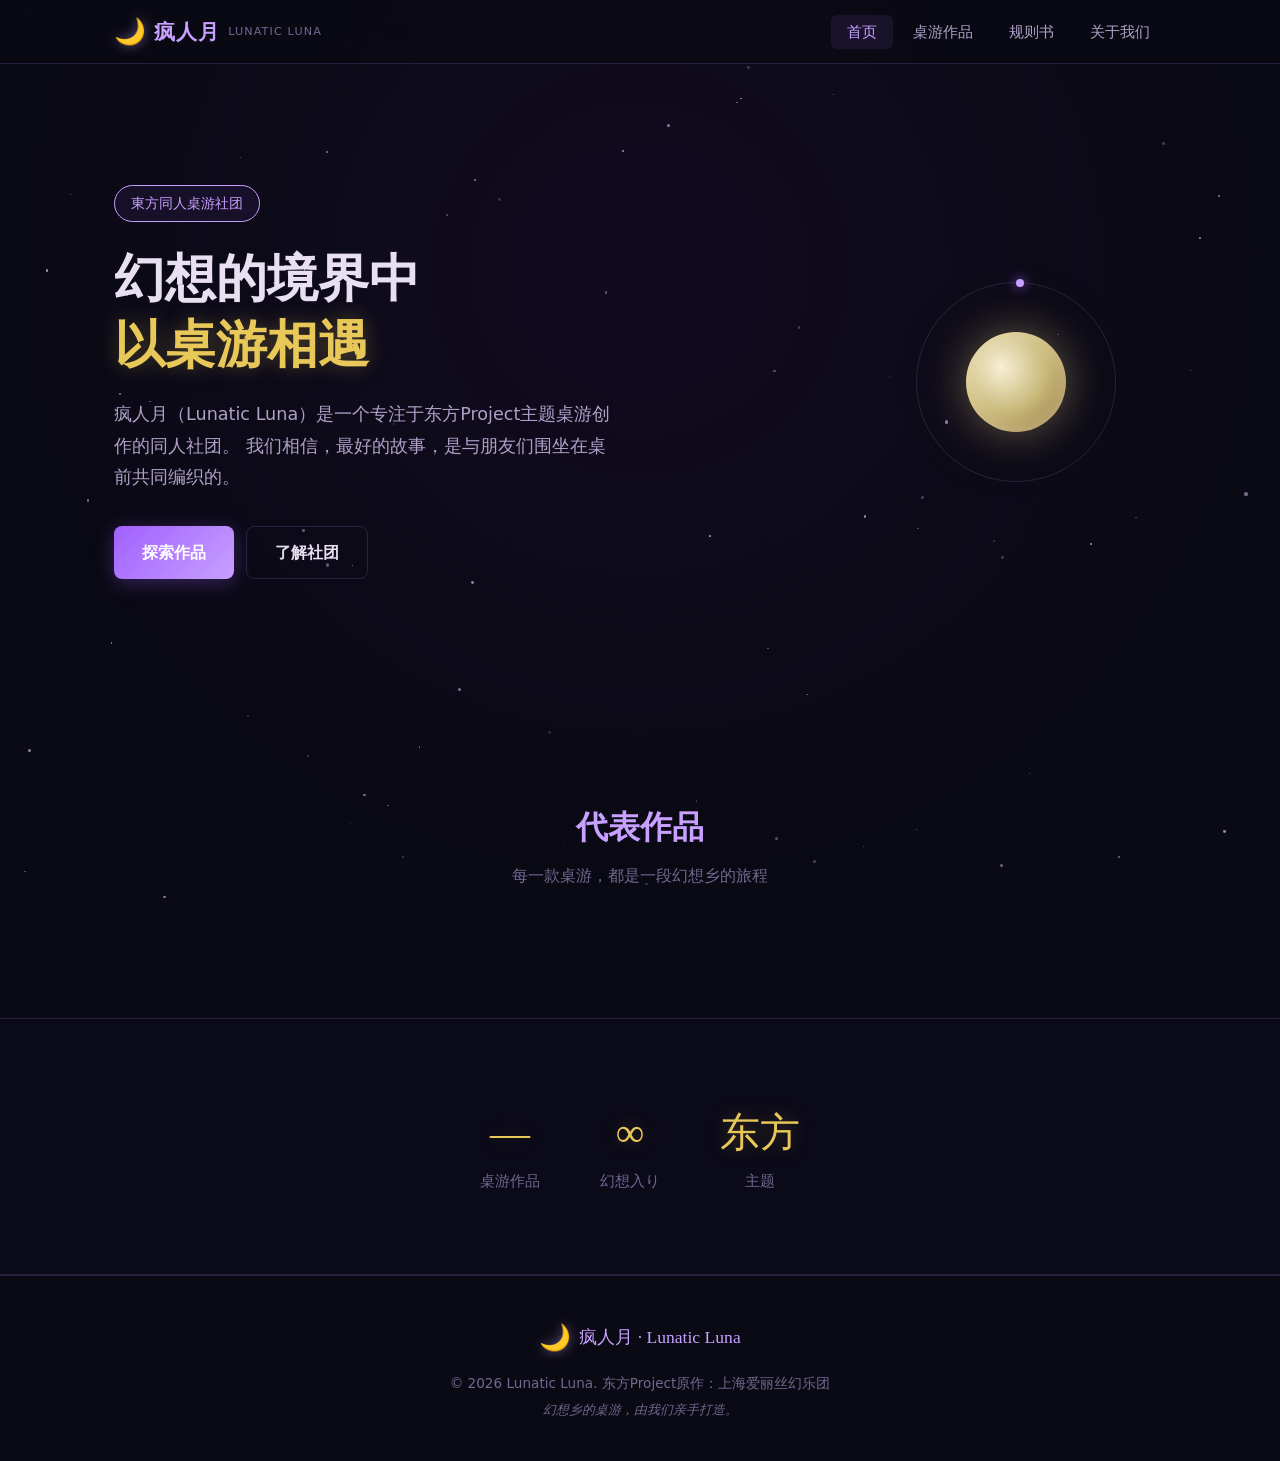
==== index.html @ 458e3dfa "🎉 疯人月社团官网 v0.1 - 初始框架 - 首页：社团介绍 + 响应式设计 - 作品展示页、规则书页、关于页 - 东方幻想风深色主题 - 移动端适配 - 星空粒子背景 + 月球动画" ====
<!DOCTYPE html>
<html lang="zh-CN">
<head>
  <meta charset="UTF-8">
  <meta name="viewport" content="width=device-width, initial-scale=1.0">
  <title>疯人月 · Lunatic Luna</title>
  <meta name="description" content="疯人月同人桌游社团 · 东方Project主题桌游创作">
  <link rel="stylesheet" href="css/style.css">
  <link rel="icon" href="favicon.svg">
</head>
<body>
  <!-- 星夜背景 -->
  <div class="starfield" id="starfield"></div>

  <!-- 导航栏 -->
  <nav class="navbar" id="navbar">
    <div class="nav-inner">
      <a href="/" class="logo">
        <span class="logo-icon">🌙</span>
        <span class="logo-text">疯人月</span>
        <span class="logo-sub">Lunatic Luna</span>
      </a>
      <button class="nav-toggle" id="navToggle" aria-label="菜单">
        <span></span><span></span><span></span>
      </button>
      <ul class="nav-links" id="navLinks">
        <li><a href="/" class="active">首页</a></li>
        <li><a href="games.html">桌游作品</a></li>
        <li><a href="rules.html">规则书</a></li>
        <li><a href="about.html">关于我们</a></li>
      </ul>
    </div>
  </nav>

  <!-- Hero 主视觉 -->
  <section class="hero">
    <div class="hero-content">
      <div class="hero-badge">東方同人桌游社团</div>
      <h1 class="hero-title">
        <span class="title-line">幻想的境界中</span>
        <span class="title-line accent">以桌游相遇</span>
      </h1>
      <p class="hero-desc">
        疯人月（Lunatic Luna）是一个专注于东方Project主题桌游创作的同人社团。
        我们相信，最好的故事，是与朋友们围坐在桌前共同编织的。
      </p>
      <div class="hero-actions">
        <a href="games.html" class="btn btn-primary">探索作品</a>
        <a href="about.html" class="btn btn-ghost">了解社团</a>
      </div>
    </div>
    <div class="hero-visual">
      <div class="moon-orbit">
        <div class="moon"></div>
        <div class="orbit-ring"></div>
      </div>
    </div>
  </section>

  <!-- 作品展示 -->
  <section class="section" id="featured">
    <div class="section-header">
      <h2 class="section-title">代表作品</h2>
      <p class="section-sub">每一款桌游，都是一段幻想乡的旅程</p>
    </div>
    <div class="games-grid" id="gamesGrid">
      <!-- JS 动态渲染 -->
    </div>
  </section>

  <!-- 社团数据 -->
  <section class="section section-dark">
    <div class="stats-row">
      <div class="stat-item">
        <span class="stat-num" data-target="0">—</span>
        <span class="stat-label">桌游作品</span>
      </div>
      <div class="stat-item">
        <span class="stat-num">∞</span>
        <span class="stat-label">幻想入り</span>
      </div>
      <div class="stat-item">
        <span class="stat-num">东方</span>
        <span class="stat-label">主题</span>
      </div>
    </div>
  </section>

  <!-- 页脚 -->
  <footer class="footer">
    <div class="footer-inner">
      <div class="footer-brand">
        <span class="logo-icon">🌙</span>
        <span>疯人月 · Lunatic Luna</span>
      </div>
      <p class="footer-copy">
        © 2026 Lunatic Luna. 东方Project原作：上海爱丽丝幻乐团
      </p>
      <p class="footer-note">幻想乡的桌游，由我们亲手打造。</p>
    </div>
  </footer>

  <script src="js/main.js"></script>
</body>
</html>
---- css/style.css ----
/* ========================================
   疯人月 · Lunatic Luna 官网样式
   东方幻想风 · 深色主题
   ======================================== */

/* ---- CSS Variables ---- */
:root {
  --bg-deep: #0a0a14;
  --bg-card: rgba(20, 18, 40, 0.85);
  --bg-nav: rgba(10, 10, 20, 0.92);
  --text-primary: #e8e0f0;
  --text-secondary: #b0a0c8;
  --text-muted: #706890;
  --accent: #c8a0ff;
  --accent-glow: #a060ff;
  --accent-gold: #e8c858;
  --moon-pale: #f0e8d0;
  --border: rgba(160, 120, 220, 0.2);
  --radius: 12px;
  --radius-sm: 6px;
  --shadow-glow: 0 0 30px rgba(160, 96, 255, 0.15);
  --font-heading: 'Georgia', 'Noto Serif SC', 'SimSun', serif;
  --font-body: system-ui, -apple-system, 'PingFang SC', 'Microsoft YaHei', sans-serif;
  --max-width: 1100px;
  --nav-height: 64px;
}

/* ---- Reset & Base ---- */
*, *::before, *::after { box-sizing: border-box; margin: 0; padding: 0; }

html {
  scroll-behavior: smooth;
  font-size: 16px;
}

body {
  font-family: var(--font-body);
  background: var(--bg-deep);
  color: var(--text-primary);
  line-height: 1.7;
  min-height: 100vh;
  overflow-x: hidden;
}

a { color: var(--accent); text-decoration: none; transition: color 0.2s; }
a:hover { color: var(--accent-gold); }

img { max-width: 100%; height: auto; display: block; }

/* ---- Starfield BG ---- */
.starfield {
  position: fixed; top: 0; left: 0; width: 100%; height: 100%;
  z-index: 0; pointer-events: none;
  background: radial-gradient(ellipse at 50% 30%, rgba(60, 20, 100, 0.15) 0%, transparent 70%);
}

/* ---- Navbar ---- */
.navbar {
  position: fixed; top: 0; left: 0; right: 0; z-index: 1000;
  background: var(--bg-nav);
  backdrop-filter: blur(16px);
  border-bottom: 1px solid var(--border);
  height: var(--nav-height);
}

.nav-inner {
  max-width: var(--max-width);
  margin: 0 auto;
  padding: 0 24px;
  height: 100%;
  display: flex;
  align-items: center;
  justify-content: space-between;
}

.logo {
  display: flex;
  align-items: center;
  gap: 8px;
  color: var(--text-primary) !important;
  text-decoration: none;
}

.logo-icon {
  font-size: 1.6rem;
  filter: drop-shadow(0 0 6px rgba(200, 160, 255, 0.5));
}

.logo-text {
  font-family: var(--font-heading);
  font-size: 1.3rem;
  font-weight: 700;
  color: var(--accent);
  letter-spacing: 0.05em;
}

.logo-sub {
  font-size: 0.7rem;
  color: var(--text-muted);
  letter-spacing: 0.1em;
  text-transform: uppercase;
}

.nav-links {
  display: flex;
  list-style: none;
  gap: 4px;
}

.nav-links a {
  padding: 8px 16px;
  border-radius: var(--radius-sm);
  color: var(--text-secondary);
  font-size: 0.95rem;
  transition: all 0.2s;
}

.nav-links a:hover,
.nav-links a.active {
  color: var(--accent);
  background: rgba(160, 96, 255, 0.1);
}

.nav-toggle {
  display: none;
  flex-direction: column;
  gap: 5px;
  background: none;
  border: none;
  cursor: pointer;
  padding: 4px;
}

.nav-toggle span {
  display: block;
  width: 24px;
  height: 2px;
  background: var(--text-primary);
  border-radius: 2px;
  transition: all 0.3s;
}

/* ---- Hero ---- */
.hero {
  position: relative;
  z-index: 1;
  max-width: var(--max-width);
  margin: 0 auto;
  padding: calc(var(--nav-height) + 80px) 24px 100px;
  display: flex;
  align-items: center;
  gap: 60px;
  min-height: 80vh;
}

.hero-content {
  flex: 1;
}

.hero-badge {
  display: inline-block;
  padding: 6px 16px;
  border: 1px solid var(--accent);
  border-radius: 20px;
  color: var(--accent);
  font-size: 0.85rem;
  margin-bottom: 24px;
  background: rgba(160, 96, 255, 0.08);
}

.hero-title {
  font-family: var(--font-heading);
  font-size: clamp(2rem, 5vw, 3.2rem);
  line-height: 1.3;
  margin-bottom: 20px;
}

.title-line { display: block; }
.title-line.accent {
  color: var(--accent-gold);
  text-shadow: 0 0 20px rgba(232, 200, 88, 0.3);
}

.hero-desc {
  color: var(--text-secondary);
  font-size: 1.1rem;
  max-width: 500px;
  line-height: 1.8;
  margin-bottom: 32px;
}

.hero-actions {
  display: flex;
  gap: 12px;
  flex-wrap: wrap;
}

.btn {
  display: inline-flex;
  align-items: center;
  padding: 12px 28px;
  border-radius: 8px;
  font-size: 1rem;
  font-weight: 600;
  cursor: pointer;
  border: none;
  transition: all 0.3s;
  text-decoration: none;
}

.btn-primary {
  background: linear-gradient(135deg, var(--accent-glow), var(--accent));
  color: #fff;
  box-shadow: 0 4px 20px rgba(160, 96, 255, 0.3);
}
.btn-primary:hover {
  transform: translateY(-2px);
  box-shadow: 0 6px 30px rgba(160, 96, 255, 0.45);
  color: #fff;
}

.btn-ghost {
  background: transparent;
  color: var(--text-primary);
  border: 1px solid var(--border);
}
.btn-ghost:hover {
  background: rgba(160, 96, 255, 0.1);
  border-color: var(--accent);
  color: var(--accent);
}

/* Hero Visual */
.hero-visual {
  flex: 0 0 300px;
  display: flex;
  justify-content: center;
  align-items: center;
}

.moon-orbit {
  position: relative;
  width: 240px;
  height: 240px;
}

.moon {
  position: absolute;
  top: 50%; left: 50%;
  transform: translate(-50%, -50%);
  width: 100px; height: 100px;
  border-radius: 50%;
  background: radial-gradient(circle at 35% 35%, #f8f0d8, #c8b878, #806030);
  box-shadow:
    0 0 40px rgba(240, 220, 150, 0.3),
    0 0 80px rgba(200, 160, 80, 0.15),
    inset 0 0 20px rgba(255, 240, 200, 0.5);
  animation: moon-pulse 4s ease-in-out infinite;
}

.orbit-ring {
  position: absolute;
  top: 50%; left: 50%;
  transform: translate(-50%, -50%);
  width: 200px; height: 200px;
  border-radius: 50%;
  border: 1px solid rgba(200, 160, 255, 0.15);
  animation: orbit-spin 20s linear infinite;
}

.orbit-ring::after {
  content: '';
  position: absolute;
  top: -4px; left: 50%;
  width: 8px; height: 8px;
  border-radius: 50%;
  background: var(--accent);
  box-shadow: 0 0 12px var(--accent-glow);
}

@keyframes moon-pulse {
  0%, 100% { box-shadow: 0 0 40px rgba(240, 220, 150, 0.3), 0 0 80px rgba(200, 160, 80, 0.15); }
  50% { box-shadow: 0 0 60px rgba(240, 220, 150, 0.5), 0 0 120px rgba(200, 160, 80, 0.25); }
}

@keyframes orbit-spin {
  from { transform: translate(-50%, -50%) rotate(0deg); }
  to { transform: translate(-50%, -50%) rotate(360deg); }
}

/* ---- Sections ---- */
.section {
  position: relative;
  z-index: 1;
  max-width: var(--max-width);
  margin: 0 auto;
  padding: 80px 24px;
}

.section-dark {
  background: rgba(12, 10, 30, 0.5);
  max-width: 100%;
  border-top: 1px solid var(--border);
  border-bottom: 1px solid var(--border);
}

.section-header {
  text-align: center;
  margin-bottom: 48px;
}

.section-title {
  font-family: var(--font-heading);
  font-size: 2rem;
  color: var(--accent);
  margin-bottom: 8px;
}

.section-sub {
  color: var(--text-muted);
  font-size: 1rem;
}

/* ---- Games Grid ---- */
.games-grid {
  display: grid;
  grid-template-columns: repeat(auto-fill, minmax(300px, 1fr));
  gap: 24px;
}

.game-card {
  background: var(--bg-card);
  border: 1px solid var(--border);
  border-radius: var(--radius);
  overflow: hidden;
  transition: all 0.3s;
}

.game-card:hover {
  transform: translateY(-4px);
  box-shadow: var(--shadow-glow);
  border-color: var(--accent);
}

.game-card-img {
  width: 100%;
  height: 200px;
  object-fit: cover;
  background: linear-gradient(135deg, #1a1040, #201850);
}

.game-card-body {
  padding: 20px;
}

.game-card-body h3 {
  font-family: var(--font-heading);
  font-size: 1.2rem;
  margin-bottom: 8px;
  color: var(--accent-gold);
}

.game-card-body p {
  color: var(--text-secondary);
  font-size: 0.9rem;
  line-height: 1.6;
}

.game-card-footer {
  padding: 12px 20px;
  border-top: 1px solid var(--border);
  display: flex;
  gap: 8px;
}

.game-card-footer .btn {
  padding: 6px 16px;
  font-size: 0.85rem;
}

/* Placeholder */
.game-card-placeholder {
  text-align: center;
  padding: 60px 20px;
  background: var(--bg-card);
  border: 1px dashed var(--border);
  border-radius: var(--radius);
  grid-column: 1 / -1;
}

.placeholder-icon {
  font-size: 3rem;
  margin-bottom: 16px;
  opacity: 0.6;
}

.game-card-placeholder h3 {
  color: var(--text-secondary);
  margin-bottom: 8px;
}

.game-card-placeholder p {
  color: var(--text-muted);
  max-width: 400px;
  margin: 0 auto;
}

/* ---- Stats ---- */
.stats-row {
  display: flex;
  justify-content: center;
  gap: 60px;
  max-width: var(--max-width);
  margin: 0 auto;
}

.stat-item {
  text-align: center;
}

.stat-num {
  display: block;
  font-family: var(--font-heading);
  font-size: 2.5rem;
  color: var(--accent-gold);
  text-shadow: 0 0 20px rgba(232, 200, 88, 0.3);
}

.stat-label {
  font-size: 0.95rem;
  color: var(--text-muted);
}

/* ---- Page Hero ---- */
.page-hero {
  position: relative;
  z-index: 1;
  text-align: center;
  padding: calc(var(--nav-height) + 60px) 24px 40px;
}

.page-hero h1 {
  font-family: var(--font-heading);
  font-size: 2.2rem;
  color: var(--accent-gold);
  margin-bottom: 8px;
}

.page-hero p {
  color: var(--text-muted);
  font-size: 1.05rem;
}

/* ---- Games List ---- */
.games-list {
  display: flex;
  flex-direction: column;
  gap: 32px;
}

/* ---- About ---- */
.about-content {
  display: flex;
  flex-direction: column;
  gap: 24px;
  max-width: 700px;
  margin: 0 auto;
}

.about-card {
  background: var(--bg-card);
  border: 1px solid var(--border);
  border-radius: var(--radius);
  padding: 28px;
}

.about-card h2 {
  font-family: var(--font-heading);
  font-size: 1.3rem;
  color: var(--accent-gold);
  margin-bottom: 12px;
}

.about-card p {
  color: var(--text-secondary);
  margin-bottom: 10px;
  line-height: 1.8;
}

.about-card p:last-child { margin-bottom: 0; }

.contact-methods {
  margin-top: 12px;
  display: flex;
  flex-direction: column;
  gap: 8px;
}

.contact-item {
  display: flex;
  align-items: center;
  gap: 10px;
  color: var(--text-secondary);
}

.contact-icon { font-size: 1.2rem; }

/* ---- Footer ---- */
.footer {
  position: relative;
  z-index: 1;
  border-top: 1px solid var(--border);
  padding: 40px 24px;
  text-align: center;
}

.footer-inner {
  max-width: var(--max-width);
  margin: 0 auto;
}

.footer-brand {
  display: flex;
  align-items: center;
  justify-content: center;
  gap: 8px;
  font-family: var(--font-heading);
  font-size: 1.1rem;
  color: var(--accent);
  margin-bottom: 12px;
}

.footer-copy {
  color: var(--text-muted);
  font-size: 0.85rem;
}

.footer-note {
  color: var(--text-muted);
  font-size: 0.8rem;
  margin-top: 4px;
  font-style: italic;
}

/* ---- Responsive ---- */
@media (max-width: 768px) {
  .hero {
    flex-direction: column;
    text-align: center;
    gap: 40px;
    min-height: auto;
    padding-top: calc(var(--nav-height) + 40px);
  }

  .hero-desc { max-width: 100%; }
  .hero-actions { justify-content: center; }
  .hero-visual { flex: none; }

  .nav-toggle { display: flex; }

  .nav-links {
    display: none;
    position: absolute;
    top: var(--nav-height);
    left: 0; right: 0;
    flex-direction: column;
    background: var(--bg-nav);
    padding: 16px;
    border-bottom: 1px solid var(--border);
  }

  .nav-links.open { display: flex; }

  .stats-row {
    flex-direction: column;
    gap: 24px;
  }

  .games-grid {
    grid-template-columns: 1fr;
  }
}

@media (max-width: 480px) {
  .hero-title { font-size: 1.8rem; }
  .section { padding: 48px 16px; }
  .section-title { font-size: 1.5rem; }
}
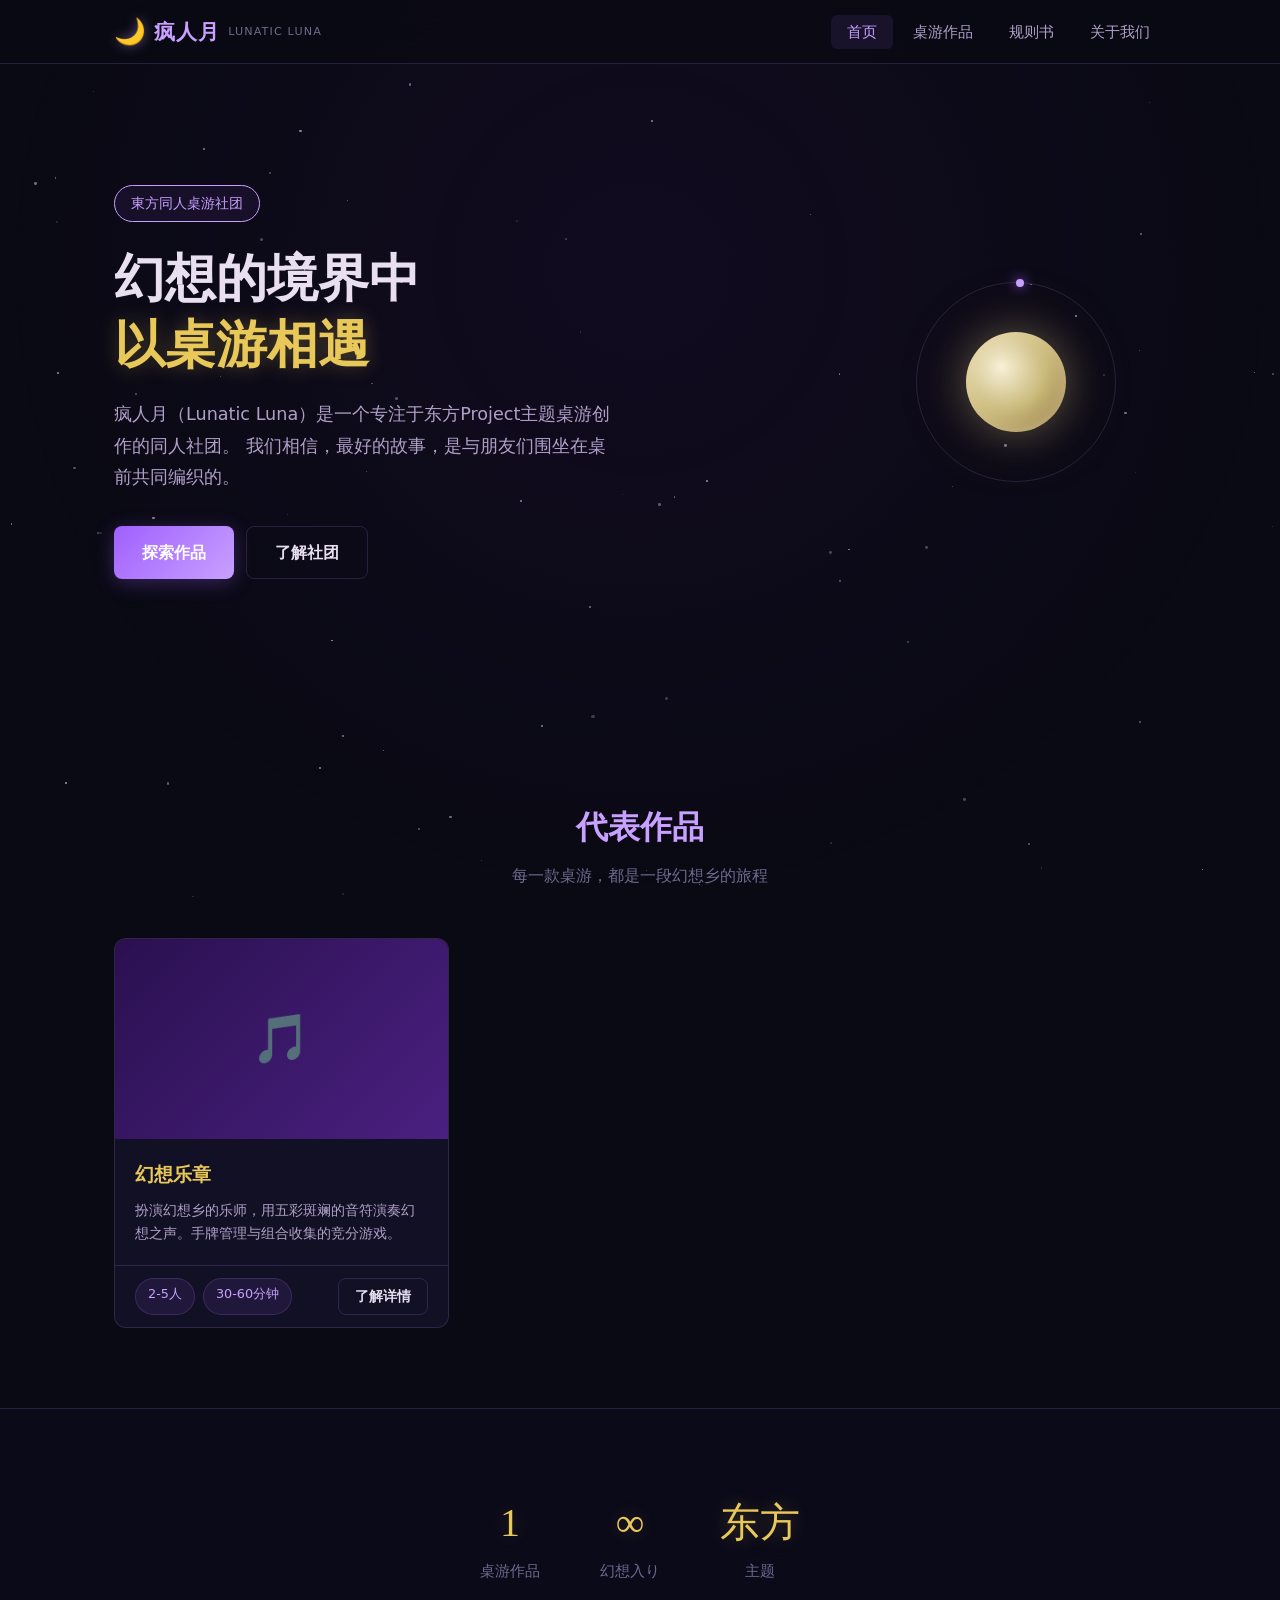
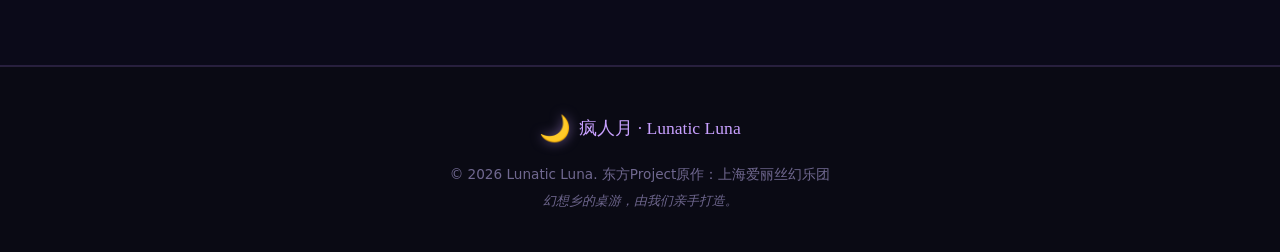
==== commit 8d97d12e: "🎵 添加「幻想乐章」桌游详情 - 作品展示页：完整游戏信息、配件列表、制作团队、购买链接 - 规则书页：完整规则（开局准备/流程/成曲/游戏结束） - 首页更新：代表作品卡片 + 统计数据 - 新增游" ====
--- a/index.html
+++ b/index.html
@@ -64,7 +64,18 @@
       <p class="section-sub">每一款桌游，都是一段幻想乡的旅程</p>
     </div>
     <div class="games-grid" id="gamesGrid">
-      <!-- JS 动态渲染 -->
+      <div class="game-card">
+        <div class="game-card-img" style="background: linear-gradient(135deg, #2a1050, #4a2080); display:flex;align-items:center;justify-content:center;font-size:3rem;">🎵</div>
+        <div class="game-card-body">
+          <h3>幻想乐章</h3>
+          <p>扮演幻想乡的乐师，用五彩斑斓的音符演奏幻想之声。手牌管理与组合收集的竞分游戏。</p>
+        </div>
+        <div class="game-card-footer">
+          <span class="tag">2-5人</span>
+          <span class="tag">30-60分钟</span>
+          <a href="games.html#gensou-gakushou" class="btn btn-ghost" style="margin-left:auto;">了解详情</a>
+        </div>
+      </div>
     </div>
   </section>
 
@@ -72,7 +83,7 @@
   <section class="section section-dark">
     <div class="stats-row">
       <div class="stat-item">
-        <span class="stat-num" data-target="0">—</span>
+        <span class="stat-num" data-target="1">1</span>
         <span class="stat-label">桌游作品</span>
       </div>
       <div class="stat-item">
--- a/css/style.css
+++ b/css/style.css
@@ -505,6 +505,224 @@
 
 .contact-icon { font-size: 1.2rem; }
 
+.contact-icon { font-size: 1.2rem; }
+
+/* ---- Game Detail (games page) ---- */
+.game-detail {
+  background: var(--bg-card);
+  border: 1px solid var(--border);
+  border-radius: var(--radius);
+  overflow: hidden;
+}
+
+.game-detail-header {
+  display: flex;
+  gap: 32px;
+  padding: 32px;
+  border-bottom: 1px solid var(--border);
+}
+
+.game-detail-cover {
+  flex: 0 0 240px;
+  height: 320px;
+  border-radius: var(--radius-sm);
+  overflow: hidden;
+}
+
+.cover-placeholder {
+  width: 100%;
+  height: 100%;
+  background: linear-gradient(135deg, #2a1050, #4a2080);
+  display: flex;
+  align-items: center;
+  justify-content: center;
+  font-size: 5rem;
+  border: 1px solid var(--border);
+}
+
+.game-detail-meta {
+  flex: 1;
+  display: flex;
+  flex-direction: column;
+  gap: 12px;
+}
+
+.game-badge {
+  display: inline-block;
+  padding: 4px 12px;
+  border: 1px solid var(--accent-gold);
+  border-radius: 20px;
+  color: var(--accent-gold);
+  font-size: 0.8rem;
+  width: fit-content;
+}
+
+.game-detail-meta h2 {
+  font-family: var(--font-heading);
+  font-size: 1.8rem;
+  color: var(--accent-gold);
+}
+
+.game-tagline {
+  color: var(--text-secondary);
+  font-style: italic;
+  font-size: 1.05rem;
+}
+
+.game-stats {
+  display: flex;
+  gap: 16px;
+  flex-wrap: wrap;
+}
+
+.game-stat {
+  display: flex;
+  align-items: center;
+  gap: 6px;
+  color: var(--text-secondary);
+  font-size: 0.95rem;
+}
+
+.stat-icon { font-size: 1.1rem; }
+
+.game-tags {
+  display: flex;
+  gap: 8px;
+  flex-wrap: wrap;
+  margin-top: 4px;
+}
+
+.tag {
+  padding: 4px 12px;
+  background: rgba(160, 96, 255, 0.1);
+  border: 1px solid var(--border);
+  border-radius: 20px;
+  font-size: 0.8rem;
+  color: var(--accent);
+}
+
+.game-detail-body {
+  padding: 32px;
+}
+
+.game-section {
+  margin-bottom: 28px;
+}
+
+.game-section:last-child { margin-bottom: 0; }
+
+.game-section h3 {
+  font-family: var(--font-heading);
+  font-size: 1.2rem;
+  color: var(--accent-gold);
+  margin-bottom: 12px;
+  padding-bottom: 8px;
+  border-bottom: 1px solid var(--border);
+}
+
+.game-section p {
+  color: var(--text-secondary);
+  line-height: 1.8;
+  margin-bottom: 8px;
+}
+
+.game-section ul, .game-section ol {
+  color: var(--text-secondary);
+  padding-left: 20px;
+  line-height: 1.8;
+}
+
+.game-section li { margin-bottom: 4px; }
+
+.game-links {
+  display: flex;
+  gap: 12px;
+  flex-wrap: wrap;
+}
+
+/* ---- Rule Cards ---- */
+.rule-card {
+  background: var(--bg-card);
+  border: 1px solid var(--border);
+  border-radius: var(--radius);
+  padding: 32px;
+}
+
+.rule-card h2 {
+  font-family: var(--font-heading);
+  font-size: 1.6rem;
+  color: var(--accent-gold);
+  margin-bottom: 24px;
+  padding-bottom: 12px;
+  border-bottom: 1px solid var(--border);
+}
+
+.rule-section {
+  margin-bottom: 24px;
+}
+
+.rule-section:last-child { margin-bottom: 0; }
+
+.rule-section h3 {
+  font-family: var(--font-heading);
+  font-size: 1.15rem;
+  color: var(--accent);
+  margin-bottom: 10px;
+}
+
+.rule-section p {
+  color: var(--text-secondary);
+  line-height: 1.8;
+  margin-bottom: 8px;
+}
+
+.rule-section ul, .rule-section ol {
+  color: var(--text-secondary);
+  padding-left: 24px;
+  line-height: 1.8;
+}
+
+.rule-section li { margin-bottom: 6px; }
+
+.rule-section ul ul, .rule-section ol ul {
+  margin-top: 6px;
+  margin-bottom: 6px;
+}
+
+.rule-table {
+  width: 100%;
+  max-width: 400px;
+  border-collapse: collapse;
+  margin: 12px 0;
+  color: var(--text-secondary);
+}
+
+.rule-table th, .rule-table td {
+  padding: 10px 16px;
+  border: 1px solid var(--border);
+  text-align: center;
+}
+
+.rule-table th {
+  background: rgba(160, 96, 255, 0.08);
+  color: var(--accent);
+  font-weight: 600;
+}
+
+@media (max-width: 768px) {
+  .game-detail-header {
+    flex-direction: column;
+    padding: 20px;
+  }
+  .game-detail-cover {
+    flex: none;
+    width: 100%;
+    height: 240px;
+  }
+  .game-detail-body { padding: 20px; }
+  .rule-card { padding: 20px; }
+}
+
 /* ---- Footer ---- */
 .footer {
   position: relative;
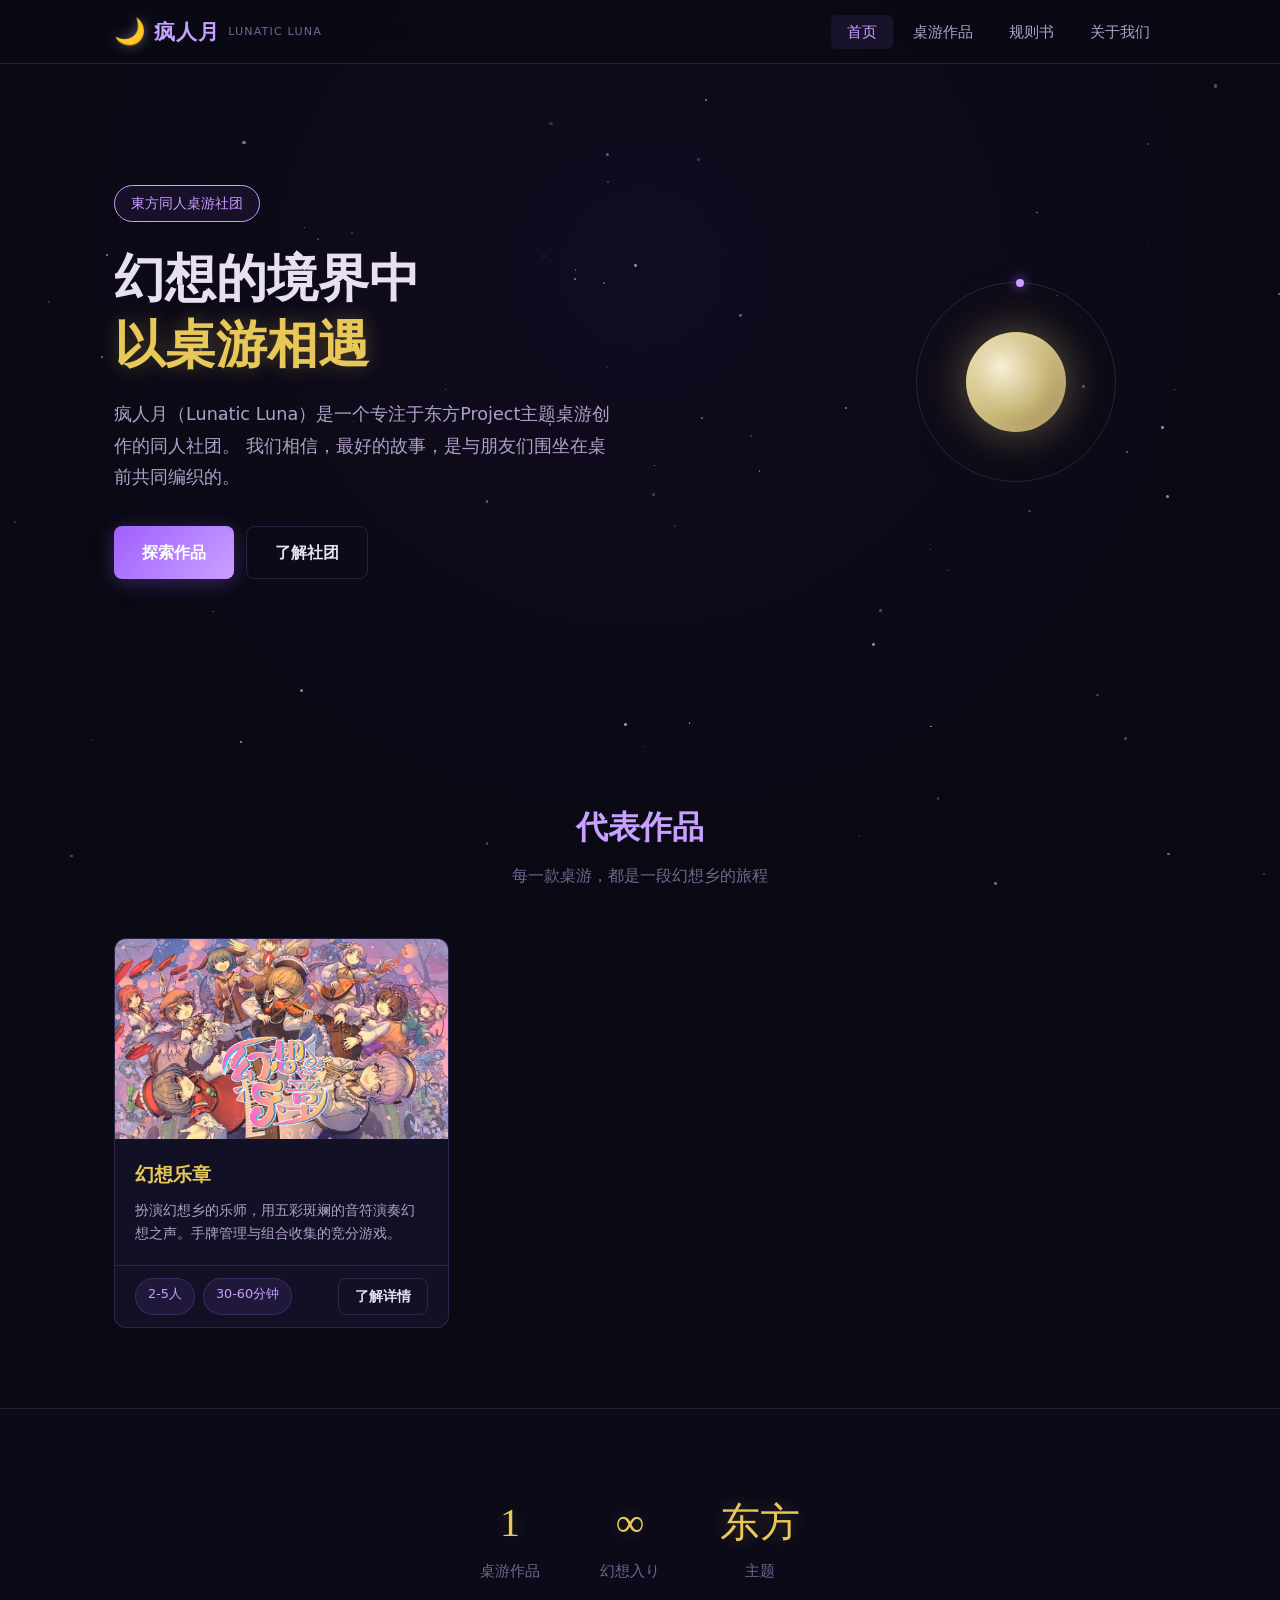
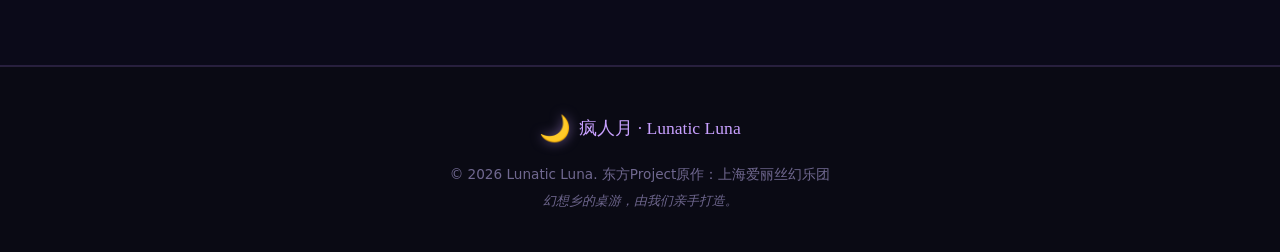
==== commit d8a6257a: "🖼️ 添加幻想乐章封面图" ====
--- a/index.html
+++ b/index.html
@@ -65,7 +65,7 @@
     </div>
     <div class="games-grid" id="gamesGrid">
       <div class="game-card">
-        <div class="game-card-img" style="background: linear-gradient(135deg, #2a1050, #4a2080); display:flex;align-items:center;justify-content:center;font-size:3rem;">🎵</div>
+        <div class="game-card-img" style="background-image:url('assets/images/gensou-gakushou-cover.jpg');background-size:cover;background-position:center;"></div>
         <div class="game-card-body">
           <h3>幻想乐章</h3>
           <p>扮演幻想乡的乐师，用五彩斑斓的音符演奏幻想之声。手牌管理与组合收集的竞分游戏。</p>
--- a/css/style.css
+++ b/css/style.css
@@ -540,6 +540,14 @@
   border: 1px solid var(--border);
 }
 
+.cover-img {
+  width: 100%;
+  height: 100%;
+  object-fit: cover;
+  border-radius: var(--radius-sm);
+  border: 1px solid var(--border);
+}
+
 .game-detail-meta {
   flex: 1;
   display: flex;
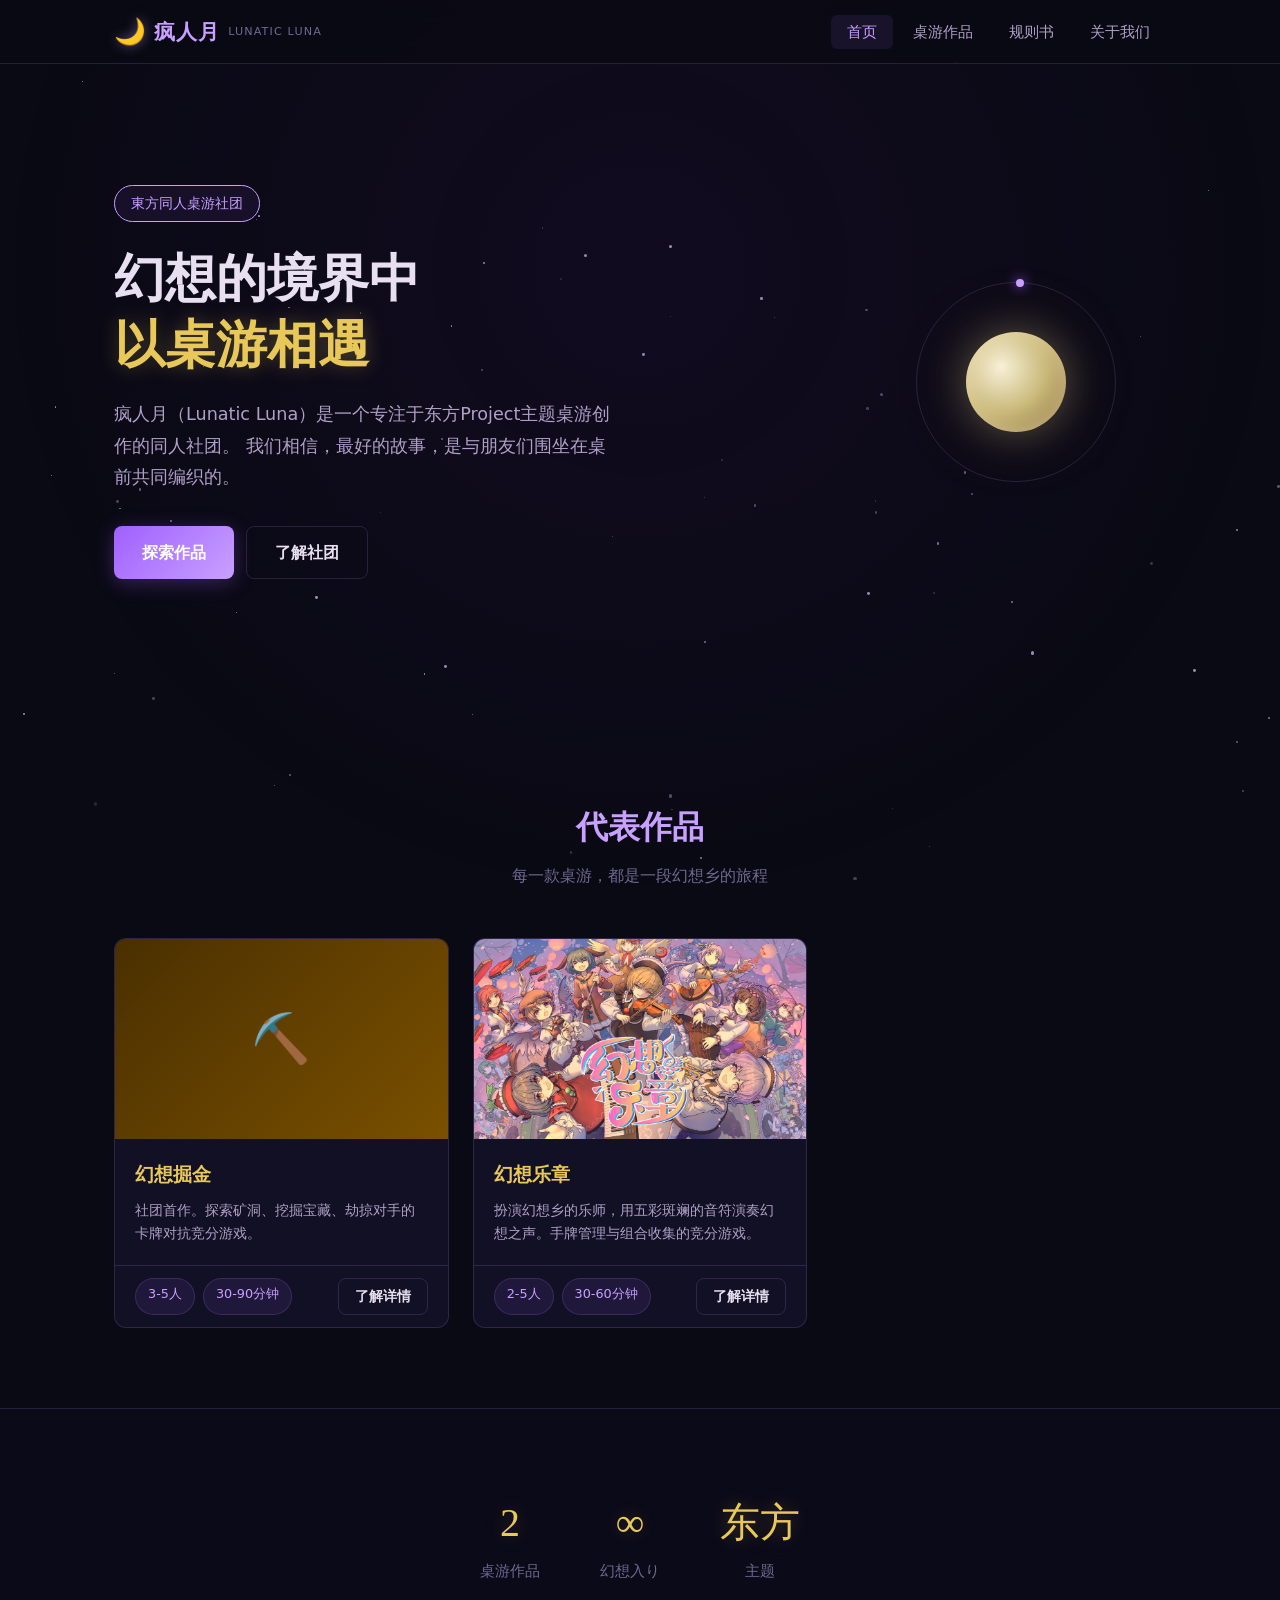
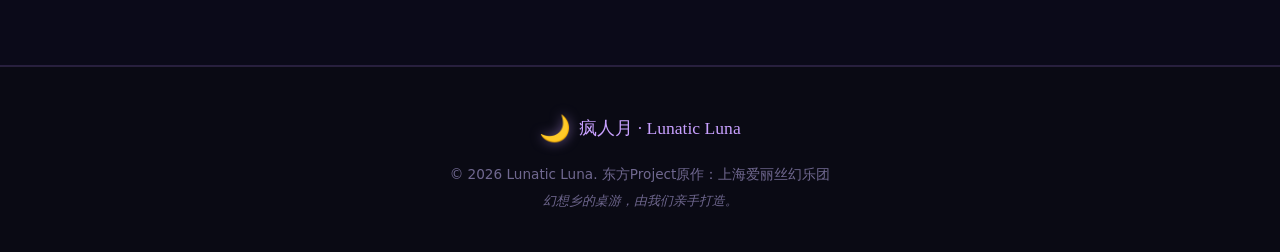
==== commit 8e8e5a54: "⛏️ 添加「幻想掘金」桌游详情（社团首作·2022） - 作品展示页：完整游戏信息、配件列表、制作团队、购买链接 - 规则书页：完整规则（词条/准备/流程/劫掠/结算/结束） - 首页更新：新增作品卡" ====
--- a/index.html
+++ b/index.html
@@ -65,6 +65,18 @@
     </div>
     <div class="games-grid" id="gamesGrid">
       <div class="game-card">
+        <div class="game-card-img" style="background: linear-gradient(135deg, #4a3000, #7a5000); display:flex;align-items:center;justify-content:center;font-size:3rem;">⛏️</div>
+        <div class="game-card-body">
+          <h3>幻想掘金</h3>
+          <p>社团首作。探索矿洞、挖掘宝藏、劫掠对手的卡牌对抗竞分游戏。</p>
+        </div>
+        <div class="game-card-footer">
+          <span class="tag">3-5人</span>
+          <span class="tag">30-90分钟</span>
+          <a href="games.html#gensou-kinkin" class="btn btn-ghost" style="margin-left:auto;">了解详情</a>
+        </div>
+      </div>
+      <div class="game-card">
         <div class="game-card-img" style="background-image:url('assets/images/gensou-gakushou-cover.jpg');background-size:cover;background-position:center;"></div>
         <div class="game-card-body">
           <h3>幻想乐章</h3>
@@ -83,7 +95,7 @@
   <section class="section section-dark">
     <div class="stats-row">
       <div class="stat-item">
-        <span class="stat-num" data-target="1">1</span>
+        <span class="stat-num" data-target="2">2</span>
         <span class="stat-label">桌游作品</span>
       </div>
       <div class="stat-item">
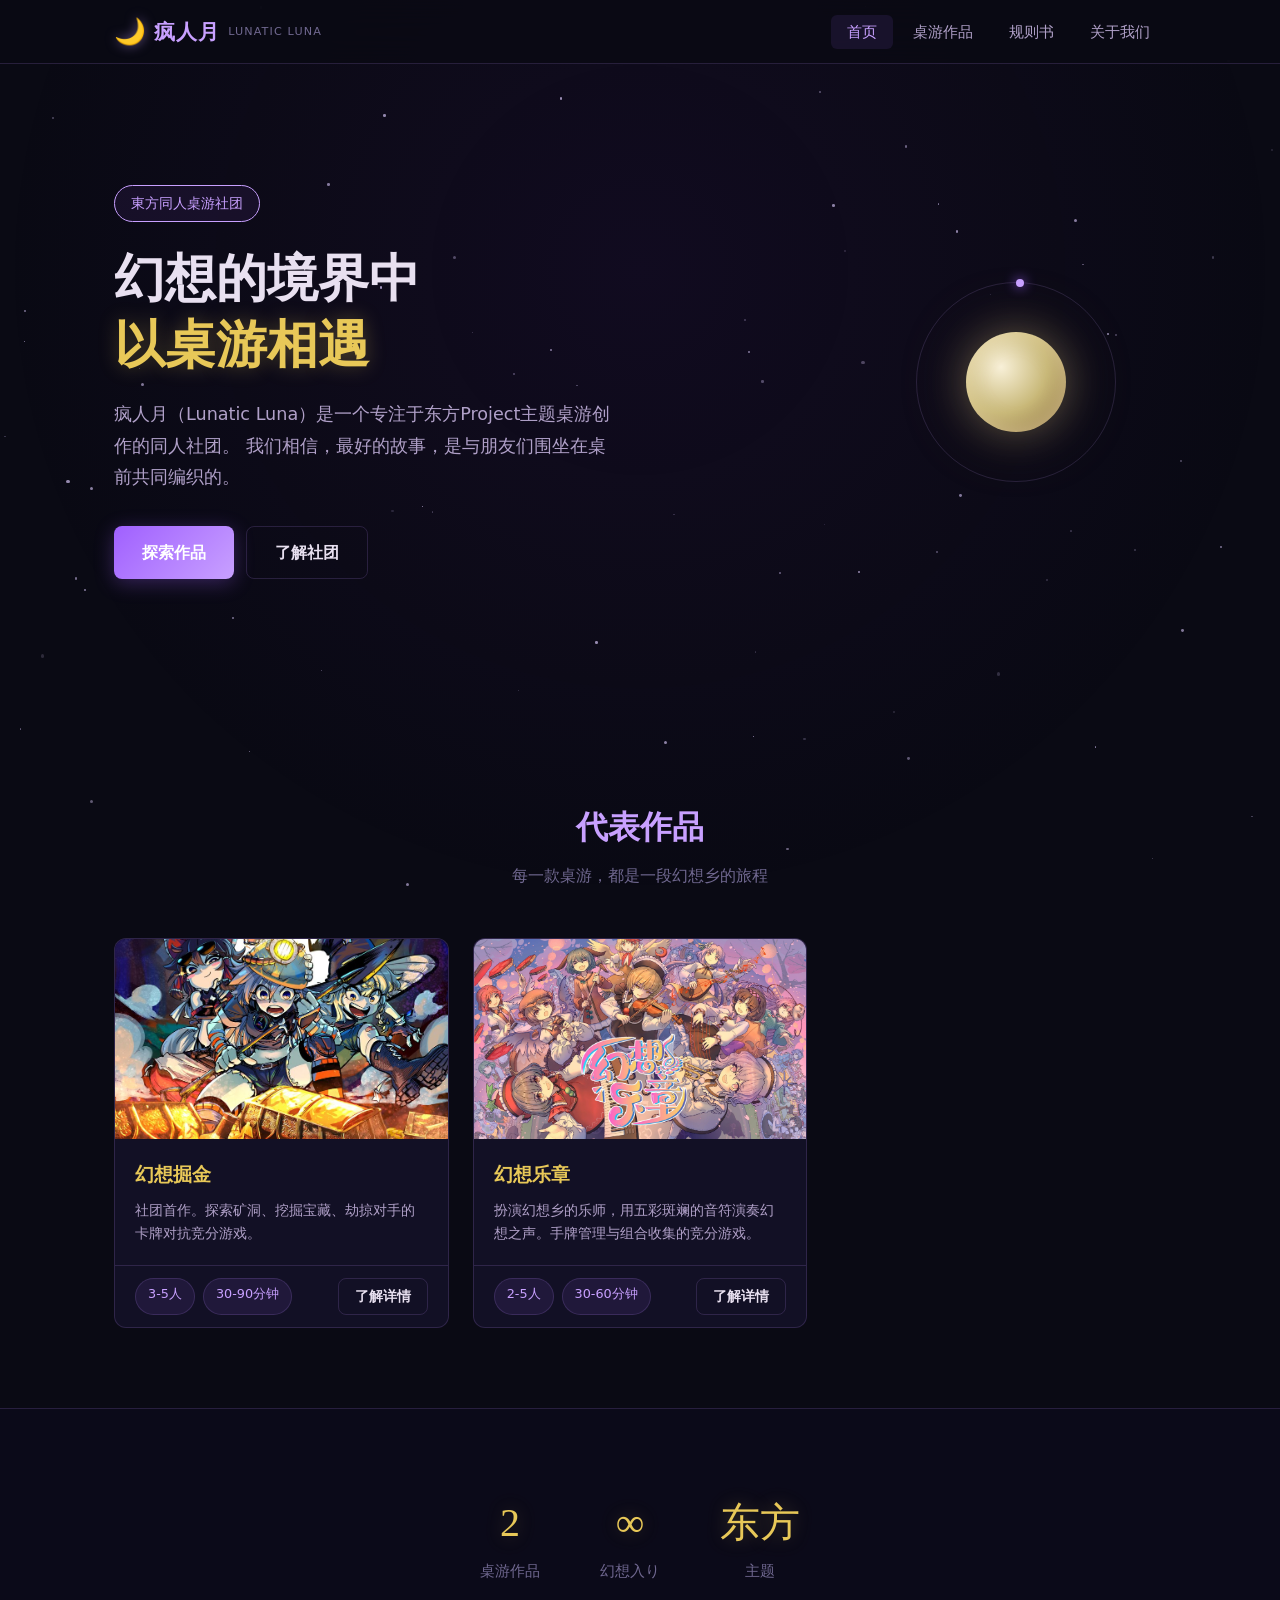
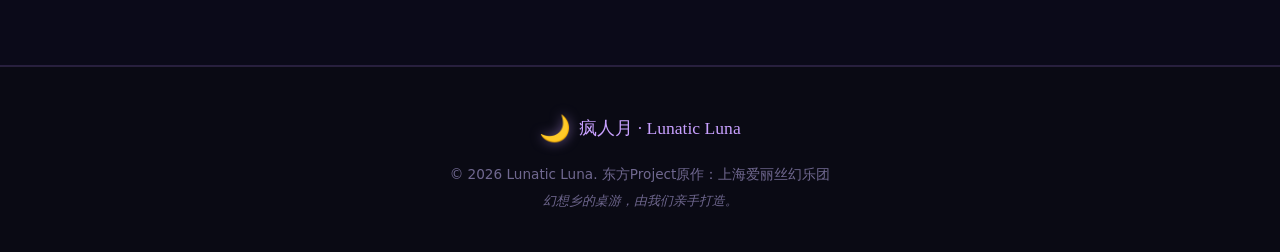
==== commit 598207ba: "🖼️ 添加幻想掘金封面图（已压缩 19MB→296KB）" ====
--- a/index.html
+++ b/index.html
@@ -65,7 +65,7 @@
     </div>
     <div class="games-grid" id="gamesGrid">
       <div class="game-card">
-        <div class="game-card-img" style="background: linear-gradient(135deg, #4a3000, #7a5000); display:flex;align-items:center;justify-content:center;font-size:3rem;">⛏️</div>
+        <div class="game-card-img" style="background-image:url('assets/images/gensou-kinkin-cover.jpg');background-size:cover;background-position:center;"></div>
         <div class="game-card-body">
           <h3>幻想掘金</h3>
           <p>社团首作。探索矿洞、挖掘宝藏、劫掠对手的卡牌对抗竞分游戏。</p>
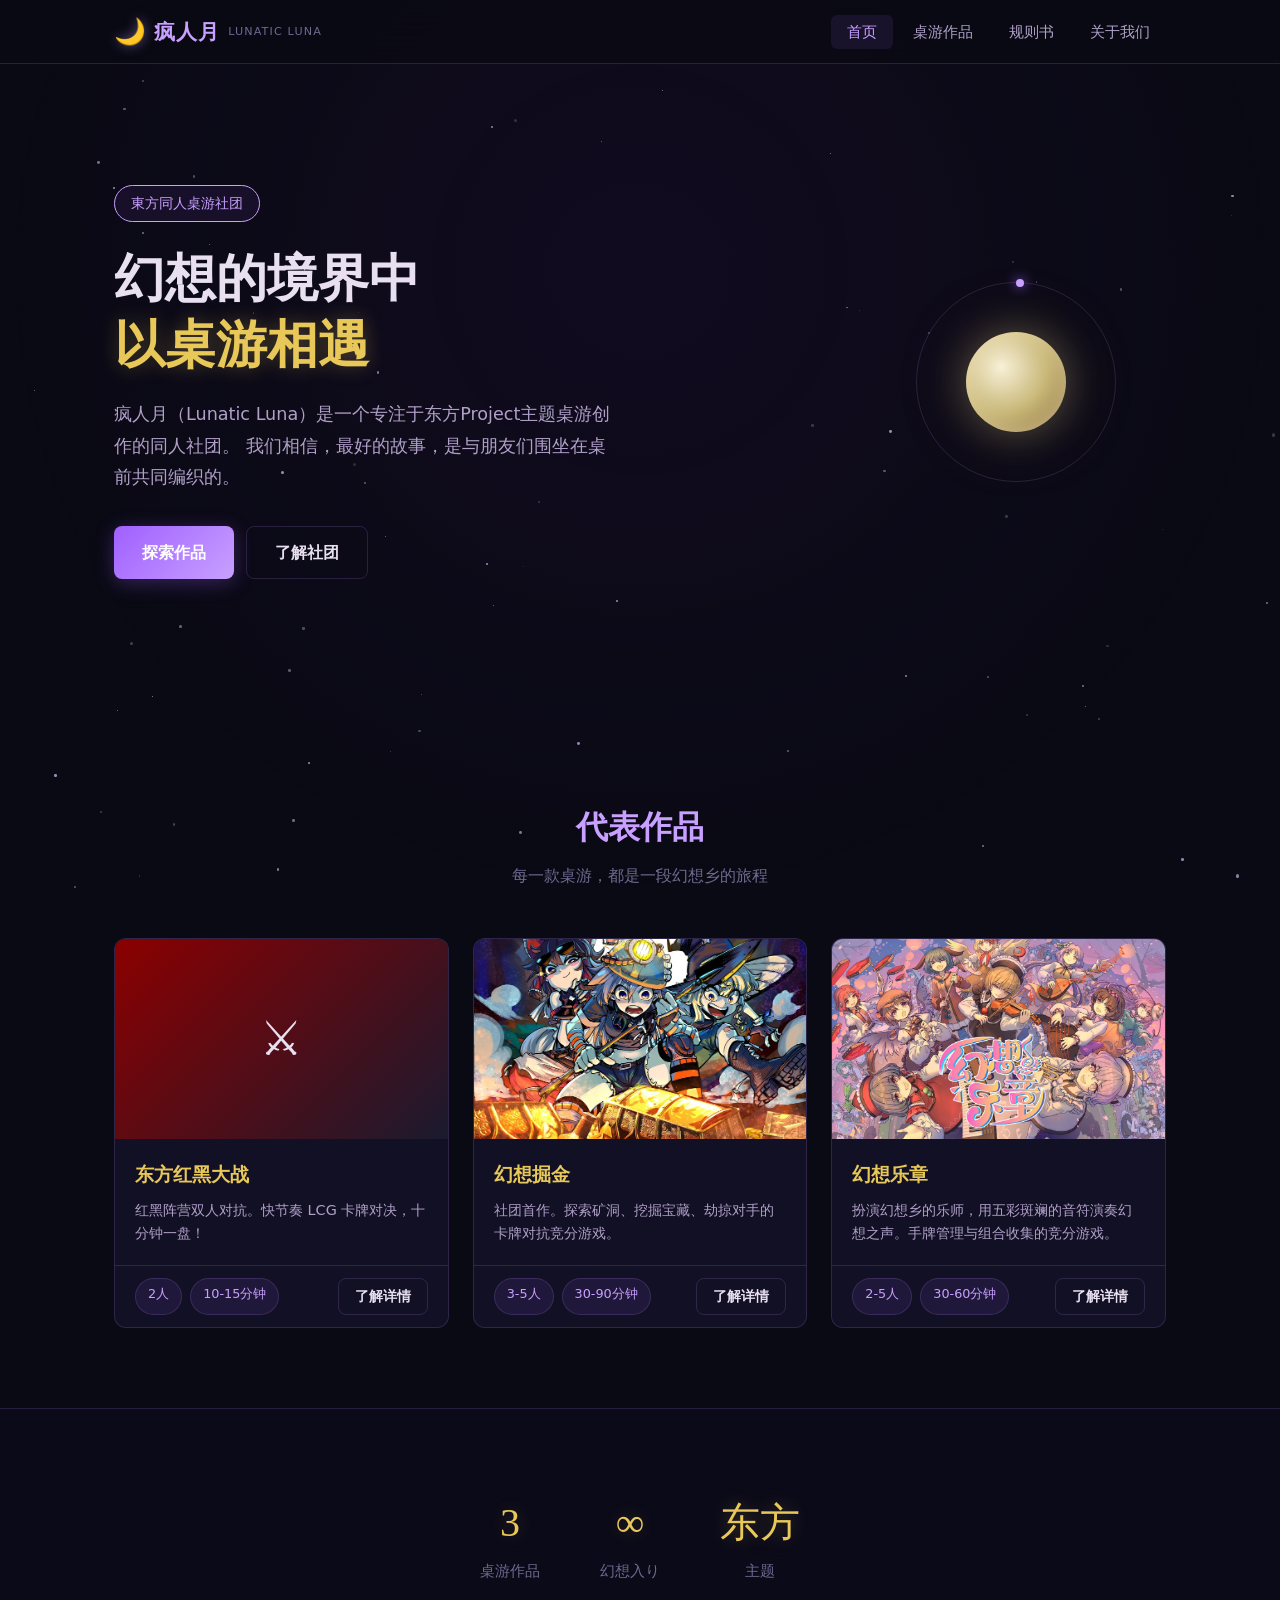
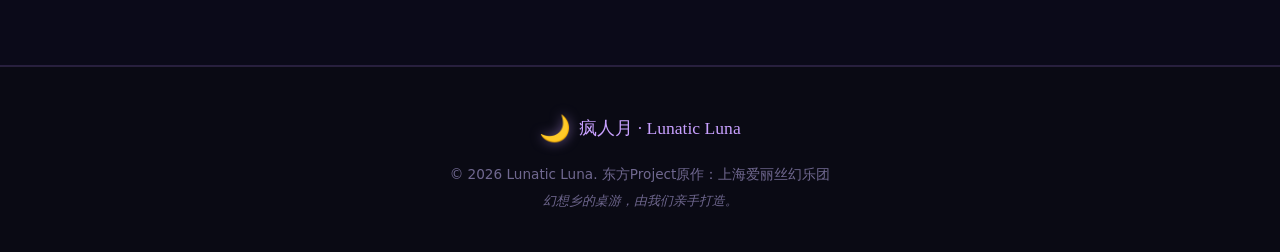
==== commit 23ab80e4: "⚔️ 添加「东方红黑大战」- 社团代理日方作品 - 红黑阵营双人对战 LCG - 作品展示页 + 完整规则书 - 首页新增第三款作品卡片 - 统计数据更新为 3" ====
--- a/index.html
+++ b/index.html
@@ -65,6 +65,18 @@
     </div>
     <div class="games-grid" id="gamesGrid">
       <div class="game-card">
+        <div class="game-card-img" style="background: linear-gradient(135deg, #8b0000, #1a1a2e); display:flex;align-items:center;justify-content:center;font-size:3rem;">⚔️</div>
+        <div class="game-card-body">
+          <h3>东方红黑大战</h3>
+          <p>红黑阵营双人对抗。快节奏 LCG 卡牌对决，十分钟一盘！</p>
+        </div>
+        <div class="game-card-footer">
+          <span class="tag">2人</span>
+          <span class="tag">10-15分钟</span>
+          <a href="games.html#touhou-redblack" class="btn btn-ghost" style="margin-left:auto;">了解详情</a>
+        </div>
+      </div>
+      <div class="game-card">
         <div class="game-card-img" style="background-image:url('assets/images/gensou-kinkin-cover.jpg');background-size:cover;background-position:center;"></div>
         <div class="game-card-body">
           <h3>幻想掘金</h3>
@@ -95,7 +107,7 @@
   <section class="section section-dark">
     <div class="stats-row">
       <div class="stat-item">
-        <span class="stat-num" data-target="2">2</span>
+        <span class="stat-num" data-target="3">3</span>
         <span class="stat-label">桌游作品</span>
       </div>
       <div class="stat-item">
